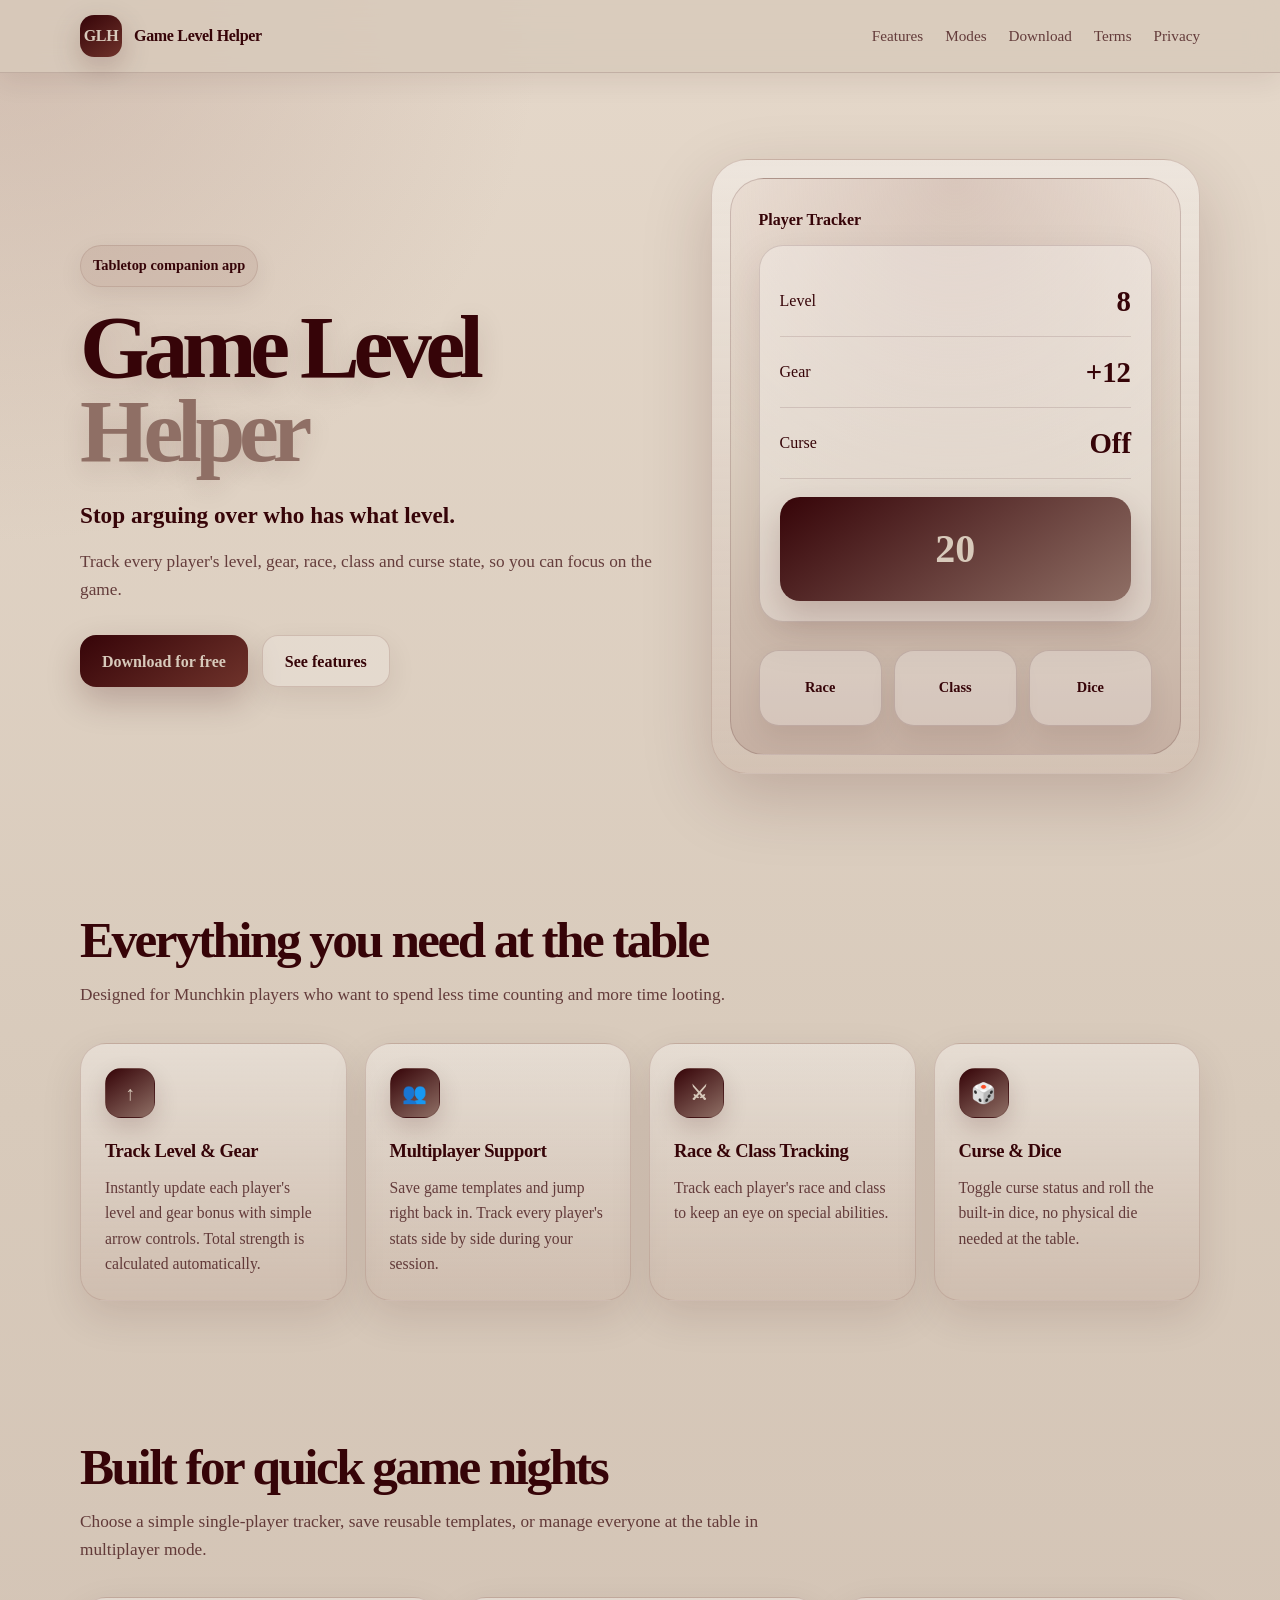
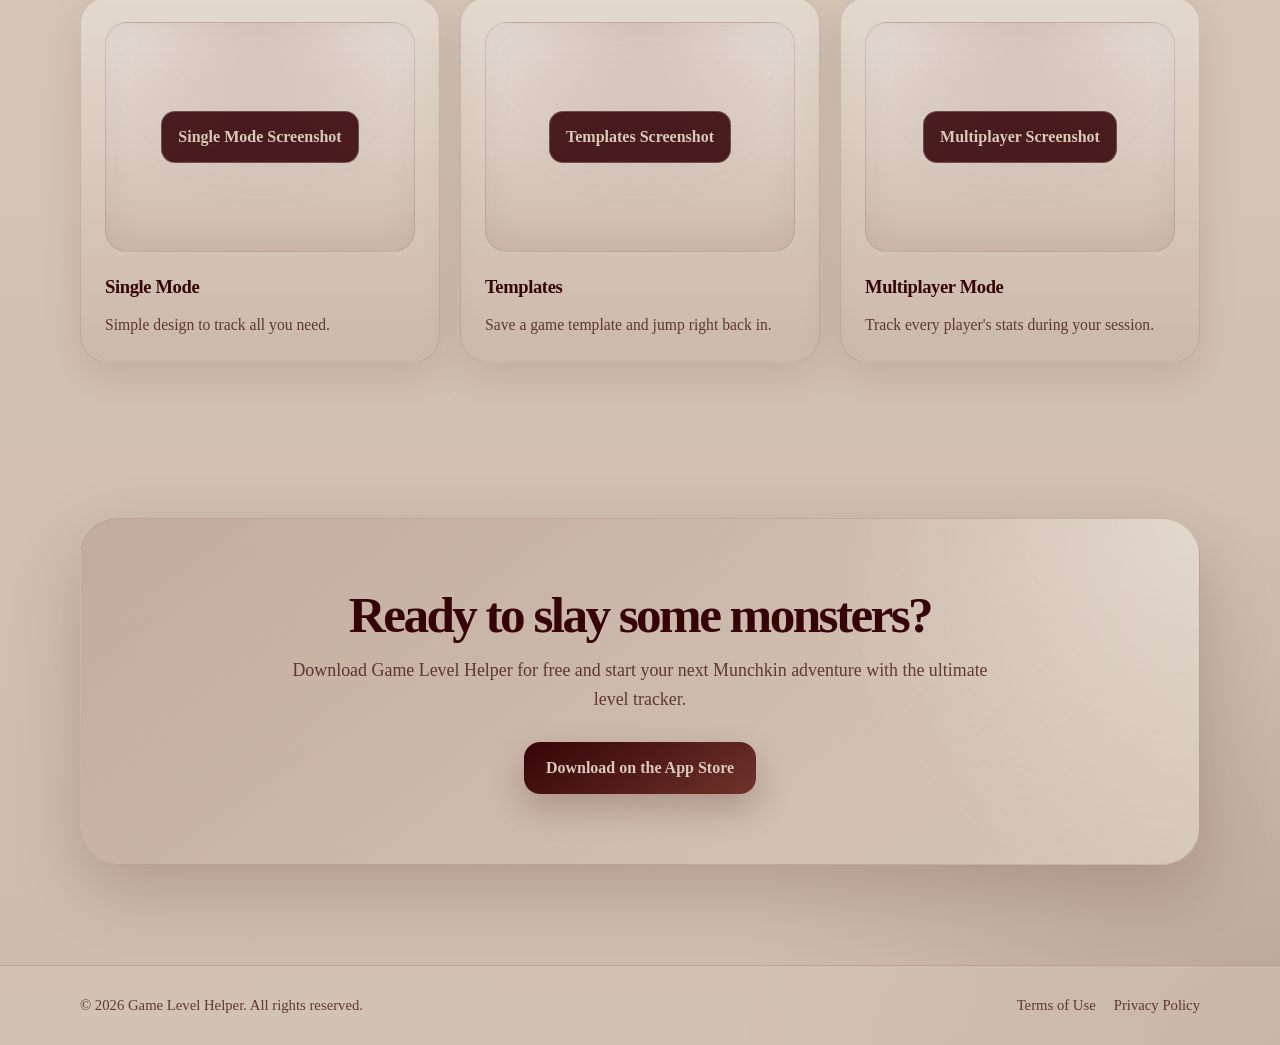
==== index.html @ ead95247 "add index  and css" ====
<!DOCTYPE html>
<html lang="en">
<head>
  <meta charset="UTF-8" />
  <meta name="viewport" content="width=device-width, initial-scale=1.0" />
  <meta name="description" content="Game Level Helper is a simple level tracker for Munchkin-style tabletop games. Track player levels, gear, race, class, curses, dice rolls, and game templates." />
  <title>Game Level Helper</title>

  <link rel="stylesheet" href="css/style.css" />
</head>
<body>
  <header class="site-header">
    <div class="container nav">
      <a class="brand" href="#top" aria-label="Game Level Helper home">
        <span class="brand-mark">GLH</span>
        <span>Game Level Helper</span>
      </a>

      <nav class="nav-links" aria-label="Main navigation">
        <a href="#features">Features</a>
        <a href="#modes">Modes</a>
        <a href="#download">Download</a>
        <a href="terms.html">Terms</a>
        <a href="privacy.html">Privacy</a>
      </nav>
    </div>
  </header>

  <main id="top">
    <section class="hero">
      <div class="container hero-grid">
        <div>
          <div class="eyebrow">Tabletop companion app</div>
          <h1>Game Level <span class="hero-title-accent">Helper</span></h1>
          <p class="hero-subtitle">Stop arguing over who has what level.</p>
          <p class="hero-copy">
            Track every player's level, gear, race, class and curse state, so you can focus on the game.
          </p>
          <div class="actions">
            <a class="button button-primary" href="#download">Download for free</a>
            <a class="button button-secondary" href="#features">See features</a>
          </div>
        </div>

        <div class="hero-card" aria-label="App preview">
          <div class="phone-preview">
            <div class="phone-top">
              <div class="mock-label">Player Tracker</div>
              <div class="mock-player-card">
                <div class="mock-row">
                  <span>Level</span>
                  <strong class="mock-value">8</strong>
                </div>
                <div class="mock-row">
                  <span>Gear</span>
                  <strong class="mock-value">+12</strong>
                </div>
                <div class="mock-row">
                  <span>Curse</span>
                  <strong class="mock-value">Off</strong>
                </div>
                <div class="mock-strength">20</div>
              </div>
            </div>
            <div class="phone-bottom">
              <div class="mock-pill">Race</div>
              <div class="mock-pill">Class</div>
              <div class="mock-pill">Dice</div>
            </div>
          </div>
        </div>
      </div>
    </section>

    <section id="features">
      <div class="container">
        <div class="section-header">
          <h2>Everything you need at the table</h2>
          <p class="section-copy">
            Designed for Munchkin players who want to spend less time counting and more time looting.
          </p>
        </div>

        <div class="features-grid">
          <article class="feature-card">
            <div class="feature-icon">↑</div>
            <h3>Track Level & Gear</h3>
            <p>Instantly update each player's level and gear bonus with simple arrow controls. Total strength is calculated automatically.</p>
          </article>

          <article class="feature-card">
            <div class="feature-icon">👥</div>
            <h3>Multiplayer Support</h3>
            <p>Save game templates and jump right back in. Track every player's stats side by side during your session.</p>
          </article>

          <article class="feature-card">
            <div class="feature-icon">⚔</div>
            <h3>Race & Class Tracking</h3>
            <p>Track each player's race and class to keep an eye on special abilities.</p>
          </article>

          <article class="feature-card">
            <div class="feature-icon">🎲</div>
            <h3>Curse & Dice</h3>
            <p>Toggle curse status and roll the built-in dice, no physical die needed at the table.</p>
          </article>
        </div>
      </div>
    </section>

    <section id="modes">
      <div class="container">
        <div class="section-header">
          <h2>Built for quick game nights</h2>
          <p class="section-copy">
            Choose a simple single-player tracker, save reusable templates, or manage everyone at the table in multiplayer mode.
          </p>
        </div>

        <div class="modes-grid">
          <article class="mode-card">
            <div class="mode-visual"><span>Single Mode Screenshot</span></div>
            <h3>Single Mode</h3>
            <p>Simple design to track all you need.</p>
          </article>

          <article class="mode-card">
            <div class="mode-visual"><span>Templates Screenshot</span></div>
            <h3>Templates</h3>
            <p>Save a game template and jump right back in.</p>
          </article>

          <article class="mode-card">
            <div class="mode-visual"><span>Multiplayer Screenshot</span></div>
            <h3>Multiplayer Mode</h3>
            <p>Track every player's stats during your session.</p>
          </article>
        </div>
      </div>
    </section>

    <section id="download" class="cta">
      <div class="container">
        <div class="cta-box">
          <h2>Ready to slay some monsters?</h2>
          <p>
            Download Game Level Helper for free and start your next Munchkin adventure with the ultimate level tracker.
          </p>
          <a class="button button-primary" href="https://apps.apple.com/" target="_blank" rel="noopener">Download on the App Store</a>
        </div>
      </div>
    </section>
  </main>

  <footer class="site-footer">
    <div class="container footer-inner">
      <p>© 2026 Game Level Helper. All rights reserved.</p>
      <div class="footer-links">
        <a href="terms.html">Terms of Use</a>
        <a href="privacy.html">Privacy Policy</a>
      </div>
    </div>
  </footer>
</body>
</html>
---- css/style.css ----
:root {
  --bg: #d8cabb;
  --bg-soft: #eadfd4;
  --card: #efe4da;
  --card-light: #f7eee7;
  --accent: #af8f83;
  --accent-dark: #8f6f65;
  --text: #360408;
  --muted: rgba(54, 4, 8, 0.72);
  --border: rgba(54, 4, 8, 0.14);
  --accent-border: rgba(175, 143, 131, 0.42);
  --shadow: 0 24px 70px rgba(54, 4, 8, 0.18);
  --soft-shadow: 0 16px 42px rgba(54, 4, 8, 0.11);
  --radius: 26px;
  --max-width: 1120px;
}

* {
  box-sizing: border-box;
  margin: 0;
  padding: 0;
}

html {
  scroll-behavior: smooth;
}

body {
  font-family: Rockwell, "Rockwell Nova", "Roboto Slab", Georgia, serif;
  background:
    radial-gradient(circle at top left, rgba(175, 143, 131, 0.36), transparent 34rem),
    radial-gradient(circle at bottom right, rgba(54, 4, 8, 0.12), transparent 34rem),
    linear-gradient(180deg, #e5d8ca 0%, var(--bg) 42%, #cdbbad 100%);
  color: var(--text);
  line-height: 1.6;
}

a {
  color: inherit;
  text-decoration: none;
}

img {
  max-width: 100%;
  display: block;
}

.container {
  width: min(100% - 32px, var(--max-width));
  margin: 0 auto;
}

.site-header {
  position: sticky;
  top: 0;
  z-index: 20;
  backdrop-filter: blur(14px);
  background: rgba(216, 202, 187, 0.86);
  border-bottom: 1px solid var(--border);
  box-shadow: 0 8px 28px rgba(54, 4, 8, 0.08);
}

.nav {
  min-height: 72px;
  display: flex;
  align-items: center;
  justify-content: space-between;
  gap: 24px;
}

.brand {
  display: flex;
  align-items: center;
  gap: 12px;
  font-weight: 800;
  letter-spacing: -0.02em;
  color: var(--text);
}

.brand-mark {
  width: 42px;
  height: 42px;
  border-radius: 14px;
  background: linear-gradient(145deg, #360408, #6f332b);
  color: #d8cabb;
  display: grid;
  place-items: center;
  font-weight: 900;
  box-shadow: 0 10px 30px rgba(54, 4, 8, 0.2);
}

.nav-links {
  display: flex;
  align-items: center;
  gap: 22px;
  color: var(--muted);
  font-size: 0.95rem;
}

.nav-links a {
  transition: color 160ms ease;
}

.nav-links a:hover {
  color: var(--text);
}

.hero {
  padding: 86px 0 70px;
}

.hero-grid {
  display: grid;
  grid-template-columns: 1.08fr 0.92fr;
  gap: 56px;
  align-items: center;
}

.eyebrow {
  display: inline-flex;
  align-items: center;
  gap: 8px;
  margin-bottom: 18px;
  padding: 8px 12px;
  border: 1px solid var(--accent-border);
  border-radius: 999px;
  color: var(--text);
  background: rgba(175, 143, 131, 0.24);
  box-shadow: 0 8px 24px rgba(54, 4, 8, 0.08);
  font-size: 0.9rem;
  font-weight: 700;
}

h1 {
  font-size: clamp(3rem, 7vw, 5.7rem);
  line-height: 0.94;
  letter-spacing: -0.07em;
  margin-bottom: 24px;
  text-shadow: 0 8px 28px rgba(54, 4, 8, 0.14);
}

.hero-title-accent {
  color: #8f6f65;
}

.hero-subtitle {
  max-width: 650px;
  color: var(--text);
  font-size: clamp(1.15rem, 2vw, 1.45rem);
  font-weight: 700;
  margin-bottom: 14px;
}

.hero-copy {
  max-width: 600px;
  color: var(--muted);
  font-size: 1.08rem;
  margin-bottom: 32px;
}

.actions {
  display: flex;
  flex-wrap: wrap;
  gap: 14px;
  align-items: center;
}

.button {
  display: inline-flex;
  align-items: center;
  justify-content: center;
  min-height: 52px;
  padding: 0 22px;
  border-radius: 16px;
  font-weight: 800;
  transition: transform 160ms ease, box-shadow 160ms ease, background 160ms ease;
}

.button:hover {
  transform: translateY(-2px);
}

.button-primary {
  background: linear-gradient(145deg, #360408, #6f332b);
  color: #d8cabb;
  box-shadow: 0 14px 34px rgba(54, 4, 8, 0.22);
}

.button-secondary {
  border: 1px solid var(--accent-border);
  color: var(--text);
  background: rgba(255, 255, 255, 0.22);
  box-shadow: 0 10px 28px rgba(54, 4, 8, 0.08);
}

.hero-card {
  position: relative;
  padding: 18px;
  border: 1px solid var(--accent-border);
  border-radius: calc(var(--radius) + 10px);
  background:
    linear-gradient(180deg, rgba(255, 255, 255, 0.38), rgba(175, 143, 131, 0.18));
  box-shadow: var(--shadow);
}

.phone-preview {
  min-height: 560px;
  border-radius: 34px;
  border: 1px solid rgba(54, 4, 8, 0.16);
  background:
    radial-gradient(circle at 50% 0%, rgba(175, 143, 131, 0.38), transparent 22rem),
    linear-gradient(180deg, #f3e9df 0%, #d8cabb 56%, #c5afa2 100%);
  display: flex;
  flex-direction: column;
  justify-content: space-between;
  overflow: hidden;
}

.phone-top {
  padding: 28px;
}

.mock-label {
  color: var(--text);
  font-weight: 800;
  margin-bottom: 12px;
}

.mock-player-card {
  padding: 20px;
  border-radius: 24px;
  background: rgba(255, 255, 255, 0.28);
  border: 1px solid rgba(54, 4, 8, 0.14);
  box-shadow: 0 16px 42px rgba(54, 4, 8, 0.1);
}

.mock-row {
  display: flex;
  align-items: center;
  justify-content: space-between;
  gap: 14px;
  padding: 12px 0;
  border-bottom: 1px solid rgba(54, 4, 8, 0.12);
}

.mock-row:last-child {
  border-bottom: 0;
}

.mock-value {
  color: var(--text);
  font-weight: 900;
  font-size: 1.8rem;
}

.mock-strength {
  margin-top: 18px;
  padding: 20px;
  border-radius: 20px;
  background: linear-gradient(145deg, #360408, #8f6f65);
  color: #d8cabb;
  text-align: center;
  font-weight: 900;
  font-size: 2.5rem;
  box-shadow: 0 14px 32px rgba(54, 4, 8, 0.18);
}

.phone-bottom {
  padding: 0 28px 28px;
  display: grid;
  grid-template-columns: repeat(3, 1fr);
  gap: 12px;
}

.mock-pill {
  min-height: 76px;
  border-radius: 20px;
  display: grid;
  place-items: center;
  text-align: center;
  color: var(--text);
  background: rgba(255, 255, 255, 0.25);
  border: 1px solid rgba(54, 4, 8, 0.14);
  box-shadow: 0 12px 26px rgba(54, 4, 8, 0.08);
  font-size: 0.9rem;
  font-weight: 800;
}

section {
  padding: 70px 0;
}

.section-header {
  max-width: 720px;
  margin-bottom: 34px;
}

h2 {
  font-size: clamp(2rem, 4vw, 3.3rem);
  line-height: 1;
  letter-spacing: -0.05em;
  margin-bottom: 16px;
  color: var(--text);
}

.section-copy {
  color: var(--muted);
  font-size: 1.08rem;
}

.features-grid {
  display: grid;
  grid-template-columns: repeat(4, 1fr);
  gap: 18px;
}

.feature-card,
.mode-card {
  padding: 24px;
  border-radius: var(--radius);
  background:
    linear-gradient(180deg, rgba(255, 255, 255, 0.34), rgba(175, 143, 131, 0.18));
  border: 1px solid var(--accent-border);
  box-shadow: var(--soft-shadow);
}

.feature-icon {
  width: 50px;
  height: 50px;
  margin-bottom: 18px;
  border-radius: 16px;
  display: grid;
  place-items: center;
  background: linear-gradient(145deg, #360408, #8f6f65);
  border: 1px solid rgba(54, 4, 8, 0.16);
  color: #d8cabb;
  font-weight: 900;
  font-size: 1.25rem;
  box-shadow: 0 10px 24px rgba(54, 4, 8, 0.16);
}

h3 {
  font-size: 1.16rem;
  margin-bottom: 10px;
  letter-spacing: -0.02em;
  color: var(--text);
}

.feature-card p,
.mode-card p {
  color: var(--muted);
  font-size: 0.98rem;
}

.modes-grid {
  display: grid;
  grid-template-columns: repeat(3, 1fr);
  gap: 20px;
}

.mode-visual {
  height: 230px;
  margin-bottom: 20px;
  border-radius: 22px;
  border: 1px solid rgba(54, 4, 8, 0.14);
  background:
    radial-gradient(circle at top, rgba(175, 143, 131, 0.34), transparent 12rem),
    linear-gradient(180deg, rgba(255, 255, 255, 0.3), rgba(175, 143, 131, 0.18));
  display: grid;
  place-items: center;
  overflow: hidden;
  box-shadow: inset 0 0 32px rgba(54, 4, 8, 0.06);
}

.mode-visual span {
  padding: 12px 16px;
  border-radius: 14px;
  background: rgba(54, 4, 8, 0.88);
  color: #d8cabb;
  border: 1px solid rgba(216, 202, 187, 0.28);
  font-weight: 800;
}

.cta {
  padding: 86px 0 100px;
}

.cta-box {
  position: relative;
  overflow: hidden;
  padding: clamp(34px, 6vw, 70px);
  border-radius: calc(var(--radius) + 12px);
  background:
    radial-gradient(circle at top right, rgba(255, 255, 255, 0.38), transparent 24rem),
    linear-gradient(145deg, rgba(175, 143, 131, 0.42), rgba(216, 202, 187, 0.86));
  border: 1px solid var(--accent-border);
  box-shadow: var(--shadow);
  text-align: center;
}

.cta-box h2 {
  max-width: 760px;
  margin-left: auto;
  margin-right: auto;
}

.cta-box p {
  max-width: 700px;
  margin: 0 auto 28px;
  color: var(--muted);
  font-size: 1.12rem;
}

.site-footer {
  padding: 28px 0;
  border-top: 1px solid var(--border);
  color: var(--muted);
  font-size: 0.92rem;
  background: rgba(216, 202, 187, 0.42);
}

.footer-inner {
  display: flex;
  justify-content: space-between;
  gap: 18px;
  flex-wrap: wrap;
}

.footer-links {
  display: flex;
  gap: 18px;
  flex-wrap: wrap;
}

.footer-links a:hover {
  color: var(--text);
}

@media (max-width: 900px) {
  .hero-grid,
  .features-grid,
  .modes-grid {
    grid-template-columns: 1fr;
  }

  .hero {
    padding-top: 54px;
  }

  .phone-preview {
    min-height: 460px;
  }
}

@media (max-width: 640px) {
  .nav {
    align-items: flex-start;
    flex-direction: column;
    padding: 16px 0;
  }

  .nav-links {
    width: 100%;
    overflow-x: auto;
    padding-bottom: 4px;
  }

  .actions,
  .button {
    width: 100%;
  }

  .phone-bottom {
    grid-template-columns: 1fr;
  }
}
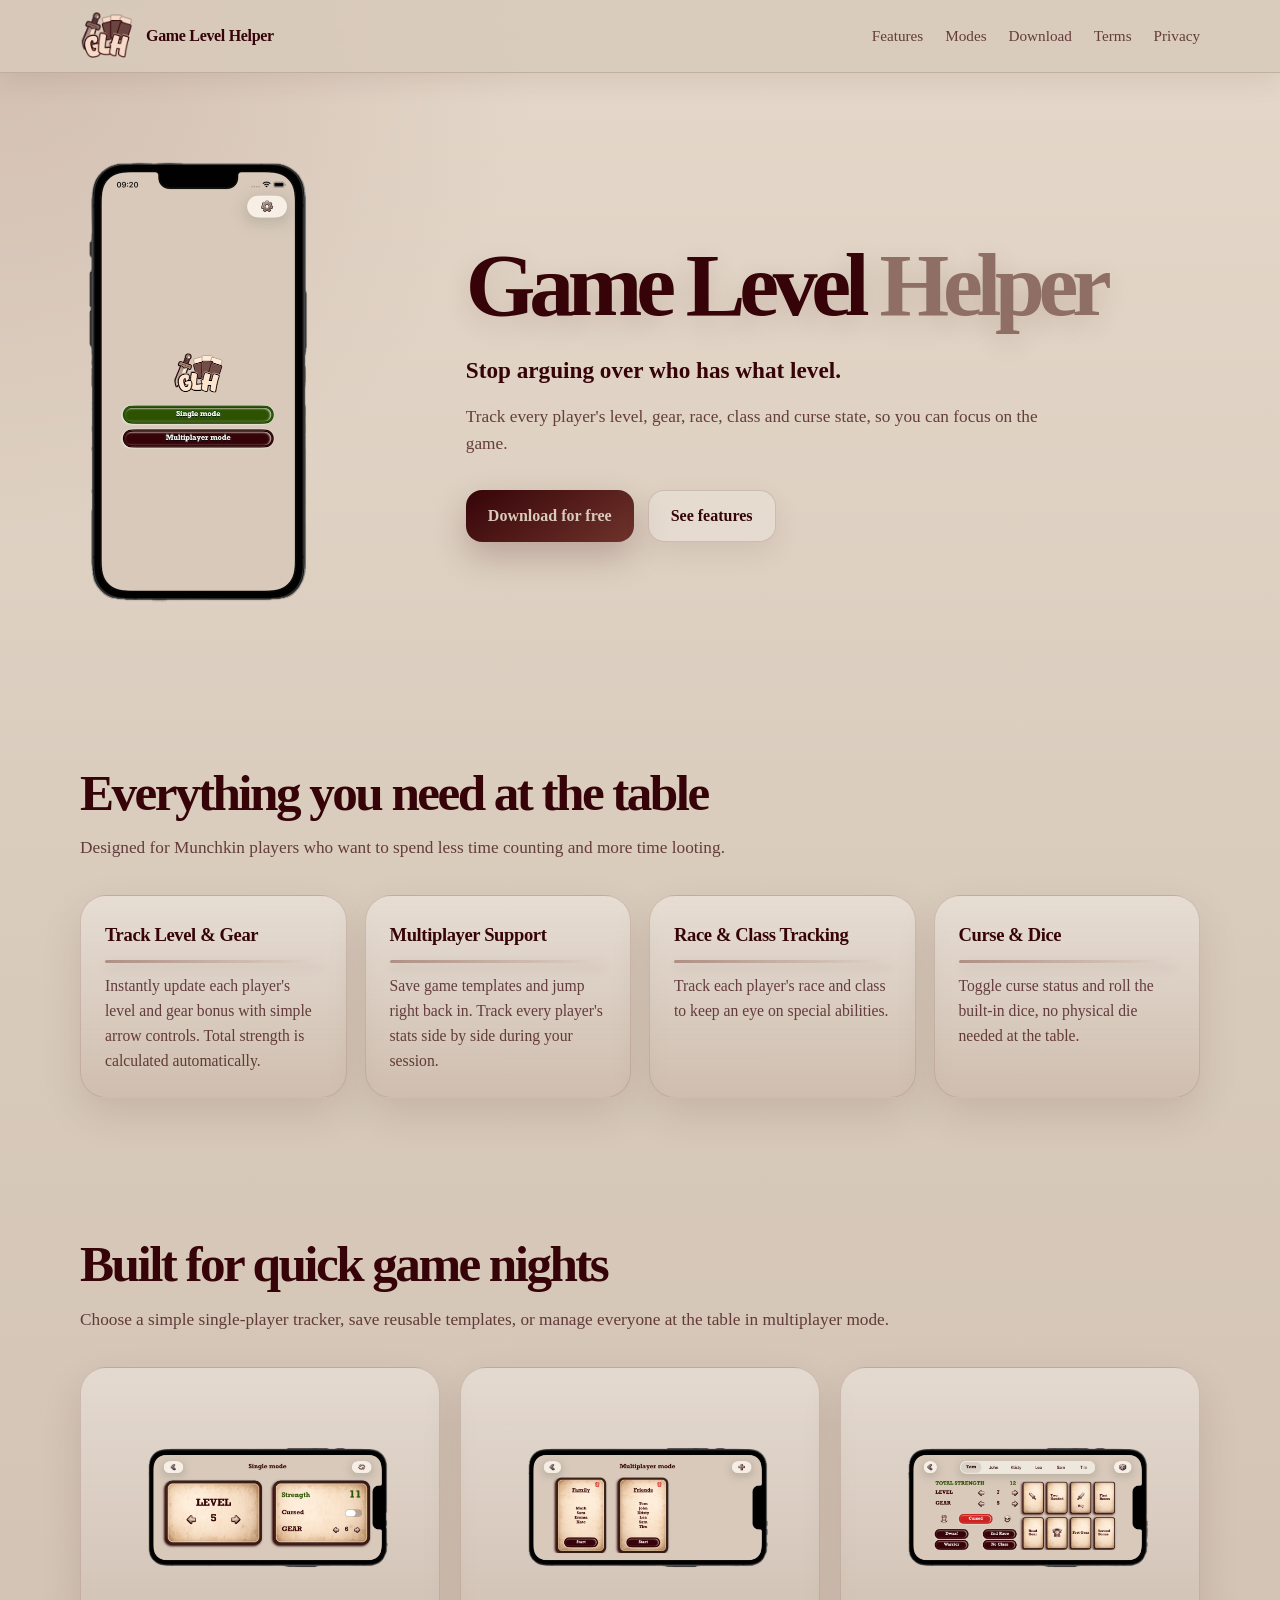
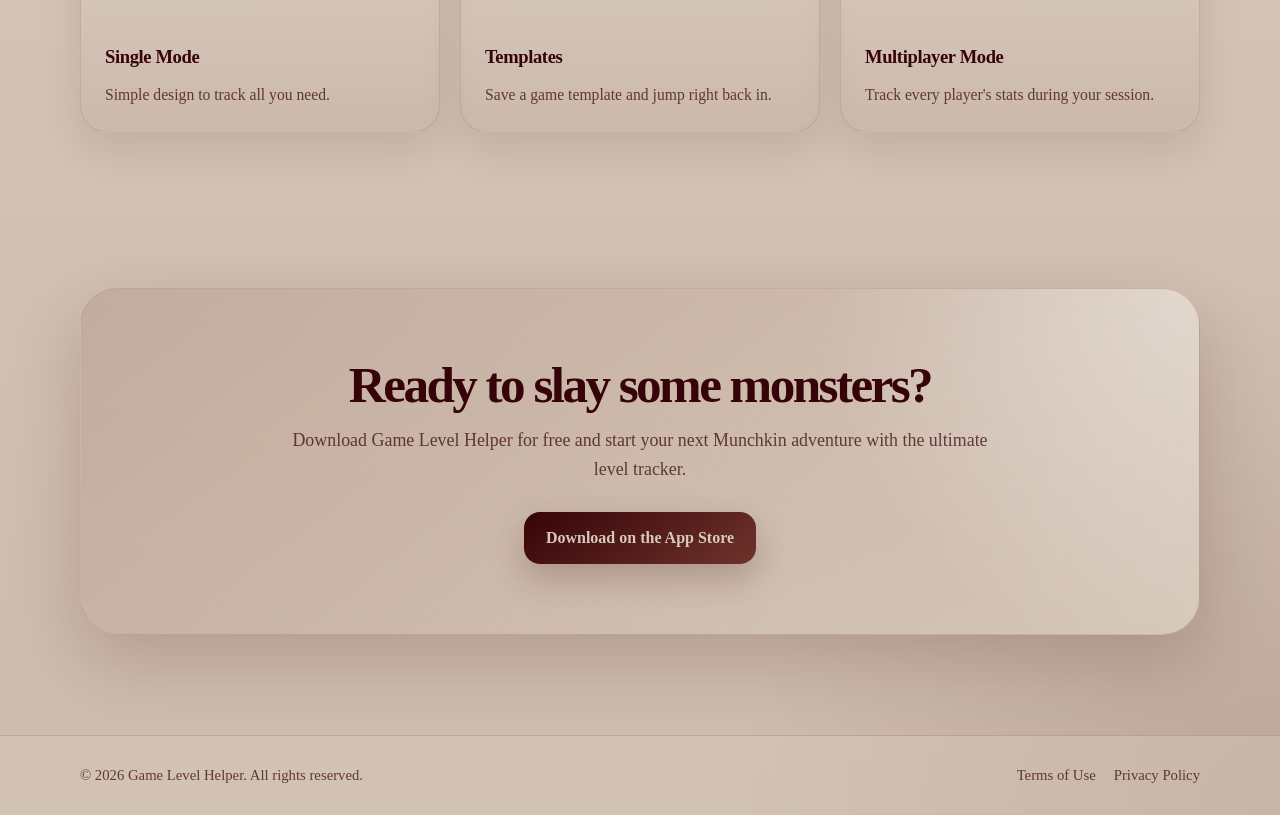
==== commit 1485ec86: "fix style, upload images" ====
--- a/index.html
+++ b/index.html
@@ -11,10 +11,10 @@
 <body>
   <header class="site-header">
     <div class="container nav">
-      <a class="brand" href="#top" aria-label="Game Level Helper home">
-        <span class="brand-mark">GLH</span>
-        <span>Game Level Helper</span>
-      </a>
+        <a class="brand" href="#top" aria-label="Game Level Helper home">
+                <img class="brand-logo" src="img/logo.png" alt="Game Level Helper logo" />
+                <span>Game Level Helper</span>
+              </a>
 
       <nav class="nav-links" aria-label="Main navigation">
         <a href="#features">Features</a>
@@ -29,8 +29,15 @@
   <main id="top">
     <section class="hero">
       <div class="container hero-grid">
+
+          <div class="phone-screenshot-portrait">
+            <img
+              class="phone-screenshot"
+              src="img/start.png"
+              alt="Start screen"
+            />
+          </div>
         <div>
-          <div class="eyebrow">Tabletop companion app</div>
           <h1>Game Level <span class="hero-title-accent">Helper</span></h1>
           <p class="hero-subtitle">Stop arguing over who has what level.</p>
           <p class="hero-copy">
@@ -42,33 +49,6 @@
           </div>
         </div>
 
-        <div class="hero-card" aria-label="App preview">
-          <div class="phone-preview">
-            <div class="phone-top">
-              <div class="mock-label">Player Tracker</div>
-              <div class="mock-player-card">
-                <div class="mock-row">
-                  <span>Level</span>
-                  <strong class="mock-value">8</strong>
-                </div>
-                <div class="mock-row">
-                  <span>Gear</span>
-                  <strong class="mock-value">+12</strong>
-                </div>
-                <div class="mock-row">
-                  <span>Curse</span>
-                  <strong class="mock-value">Off</strong>
-                </div>
-                <div class="mock-strength">20</div>
-              </div>
-            </div>
-            <div class="phone-bottom">
-              <div class="mock-pill">Race</div>
-              <div class="mock-pill">Class</div>
-              <div class="mock-pill">Dice</div>
-            </div>
-          </div>
-        </div>
       </div>
     </section>
 
@@ -83,26 +63,26 @@
 
         <div class="features-grid">
           <article class="feature-card">
-            <div class="feature-icon">↑</div>
             <h3>Track Level & Gear</h3>
+            <hr>
             <p>Instantly update each player's level and gear bonus with simple arrow controls. Total strength is calculated automatically.</p>
           </article>
 
           <article class="feature-card">
-            <div class="feature-icon">👥</div>
             <h3>Multiplayer Support</h3>
+            <hr>
             <p>Save game templates and jump right back in. Track every player's stats side by side during your session.</p>
           </article>
 
           <article class="feature-card">
-            <div class="feature-icon">⚔</div>
             <h3>Race & Class Tracking</h3>
+            <hr>
             <p>Track each player's race and class to keep an eye on special abilities.</p>
           </article>
 
           <article class="feature-card">
-            <div class="feature-icon">🎲</div>
             <h3>Curse & Dice</h3>
+            <hr>
             <p>Toggle curse status and roll the built-in dice, no physical die needed at the table.</p>
           </article>
         </div>
@@ -120,19 +100,19 @@
 
         <div class="modes-grid">
           <article class="mode-card">
-            <div class="mode-visual"><span>Single Mode Screenshot</span></div>
+              <div class="mode-visual"><span><img src="img/single-mode.png" alt="Single Mode screen"></span></div>
             <h3>Single Mode</h3>
             <p>Simple design to track all you need.</p>
           </article>
 
           <article class="mode-card">
-            <div class="mode-visual"><span>Templates Screenshot</span></div>
+            <div class="mode-visual"><span><img src="img/templates.png" alt="Templates screen"></span></div>
             <h3>Templates</h3>
             <p>Save a game template and jump right back in.</p>
           </article>
 
           <article class="mode-card">
-            <div class="mode-visual"><span>Multiplayer Screenshot</span></div>
+            <div class="mode-visual"><span><img src="img/multi-mode.png" alt="Multiplayer Mode screen"></span></div>
             <h3>Multiplayer Mode</h3>
             <p>Track every player's stats during your session.</p>
           </article>
--- a/css/style.css
+++ b/css/style.css
@@ -68,6 +68,17 @@
   gap: 24px;
 }
 
+.brand-logo {
+  width: 54px;
+  height: 54px;
+  object-fit: contain;
+}
+
+.hero-logo {
+  width: min(100%, 420px);
+  margin-bottom: 24px;
+}
+
 .brand {
   display: flex;
   align-items: center;
@@ -111,7 +122,7 @@
 
 .hero-grid {
   display: grid;
-  grid-template-columns: 1.08fr 0.92fr;
+  grid-template-columns: 0.62fr 1.38fr;
   gap: 56px;
   align-items: center;
 }
@@ -291,7 +302,7 @@
 }
 
 .section-header {
-  max-width: 720px;
+  max-width: 1020px;
   margin-bottom: 34px;
 }
 
@@ -324,21 +335,6 @@
   box-shadow: var(--soft-shadow);
 }
 
-.feature-icon {
-  width: 50px;
-  height: 50px;
-  margin-bottom: 18px;
-  border-radius: 16px;
-  display: grid;
-  place-items: center;
-  background: linear-gradient(145deg, #360408, #8f6f65);
-  border: 1px solid rgba(54, 4, 8, 0.16);
-  color: #d8cabb;
-  font-weight: 900;
-  font-size: 1.25rem;
-  box-shadow: 0 10px 24px rgba(54, 4, 8, 0.16);
-}
-
 h3 {
   font-size: 1.16rem;
   margin-bottom: 10px;
@@ -346,6 +342,21 @@
   color: var(--text);
 }
 
+hr {
+  display: block;
+  width: min(100%, 920px);
+  height: 3px;
+  margin-bottom: 10px;
+  border: 0;
+  border-radius: 999px;
+  background: linear-gradient(
+    90deg,
+    rgba(175, 143, 131, 1),
+    rgba(54, 4, 8, 0)
+  );
+  box-shadow: 0 4px 12px rgba(54, 4, 8, 0.12);
+}
+
 .feature-card p,
 .mode-card p {
   color: var(--muted);
@@ -361,24 +372,23 @@
 .mode-visual {
   height: 230px;
   margin-bottom: 20px;
-  border-radius: 22px;
-  border: 1px solid rgba(54, 4, 8, 0.14);
-  background:
-    radial-gradient(circle at top, rgba(175, 143, 131, 0.34), transparent 12rem),
-    linear-gradient(180deg, rgba(255, 255, 255, 0.3), rgba(175, 143, 131, 0.18));
   display: grid;
   place-items: center;
   overflow: hidden;
-  box-shadow: inset 0 0 32px rgba(54, 4, 8, 0.06);
 }
 
 .mode-visual span {
   padding: 12px 16px;
   border-radius: 14px;
-  background: rgba(54, 4, 8, 0.88);
   color: #d8cabb;
-  border: 1px solid rgba(216, 202, 187, 0.28);
   font-weight: 800;
+}
+
+
+
+.phone-screenshot-portrait {
+    width: max(30%, 240px);
+    margin-bottom: 24px;
 }
 
 .cta {
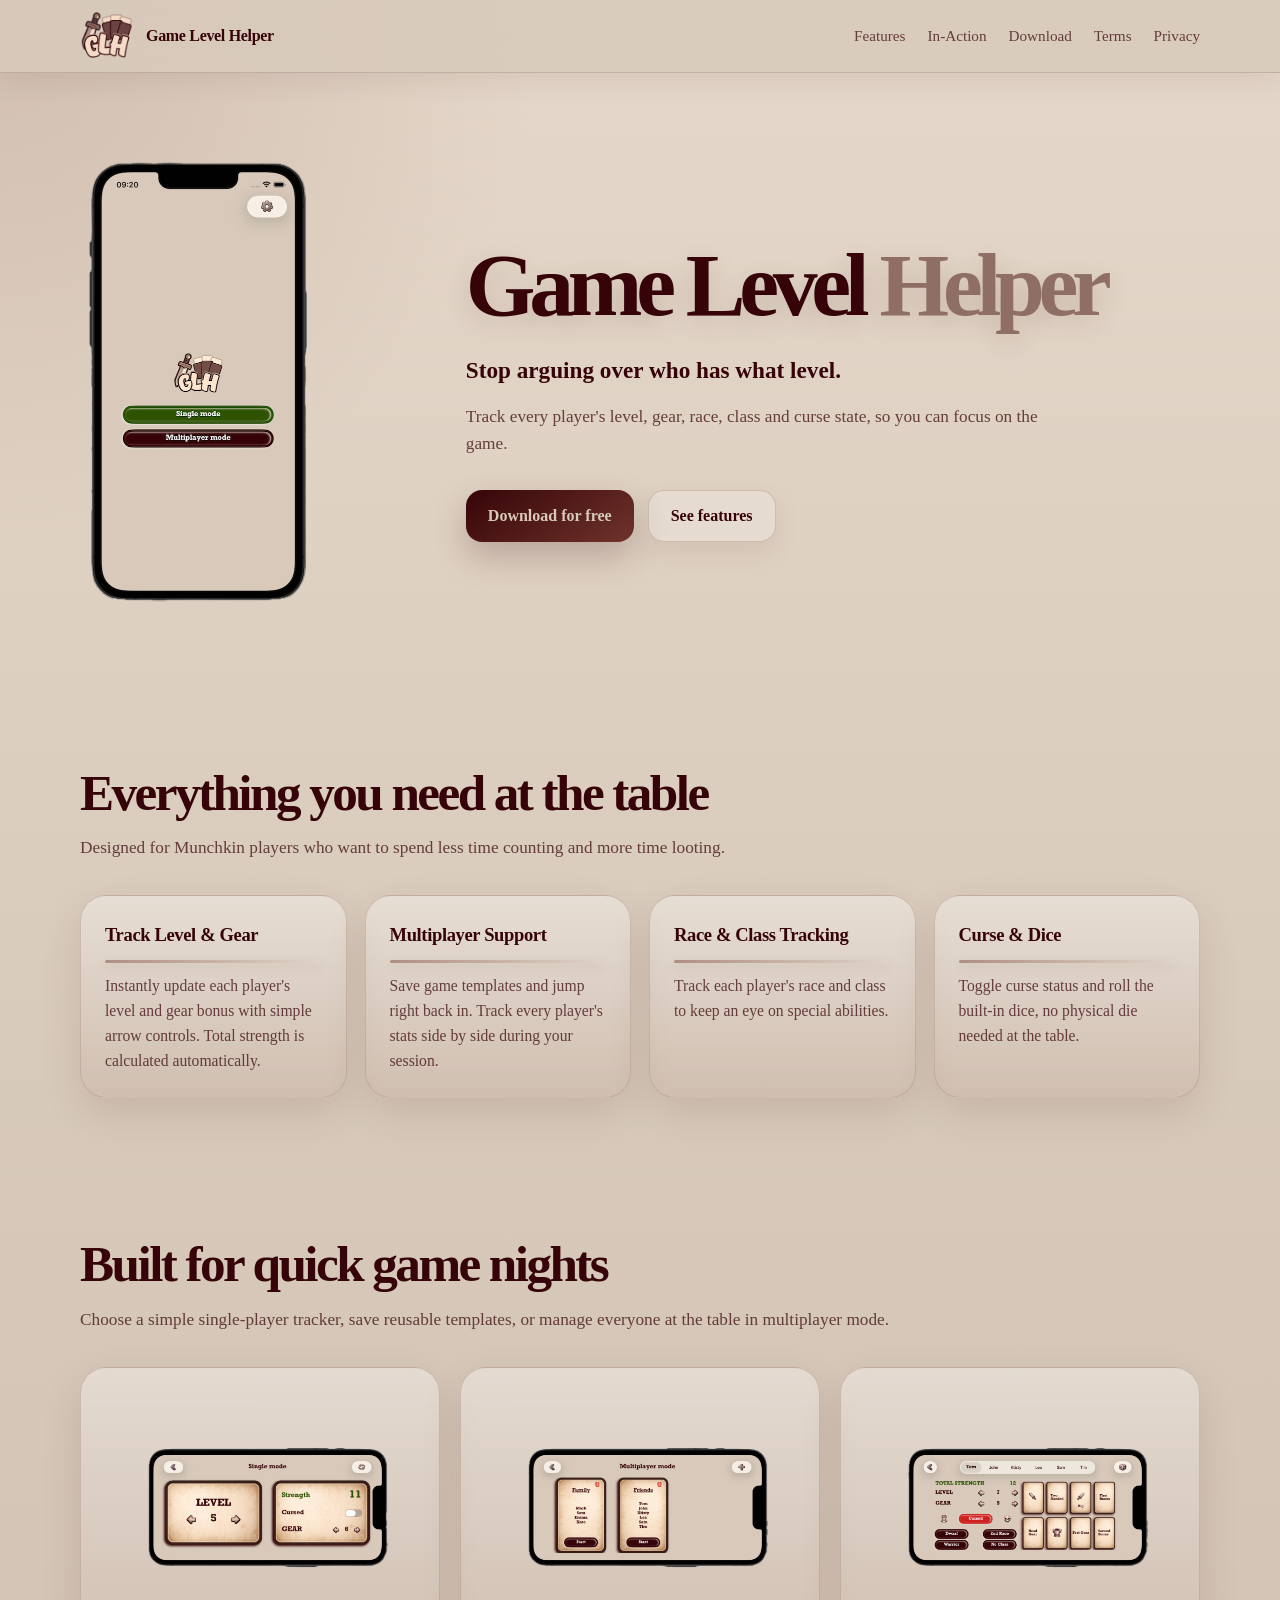
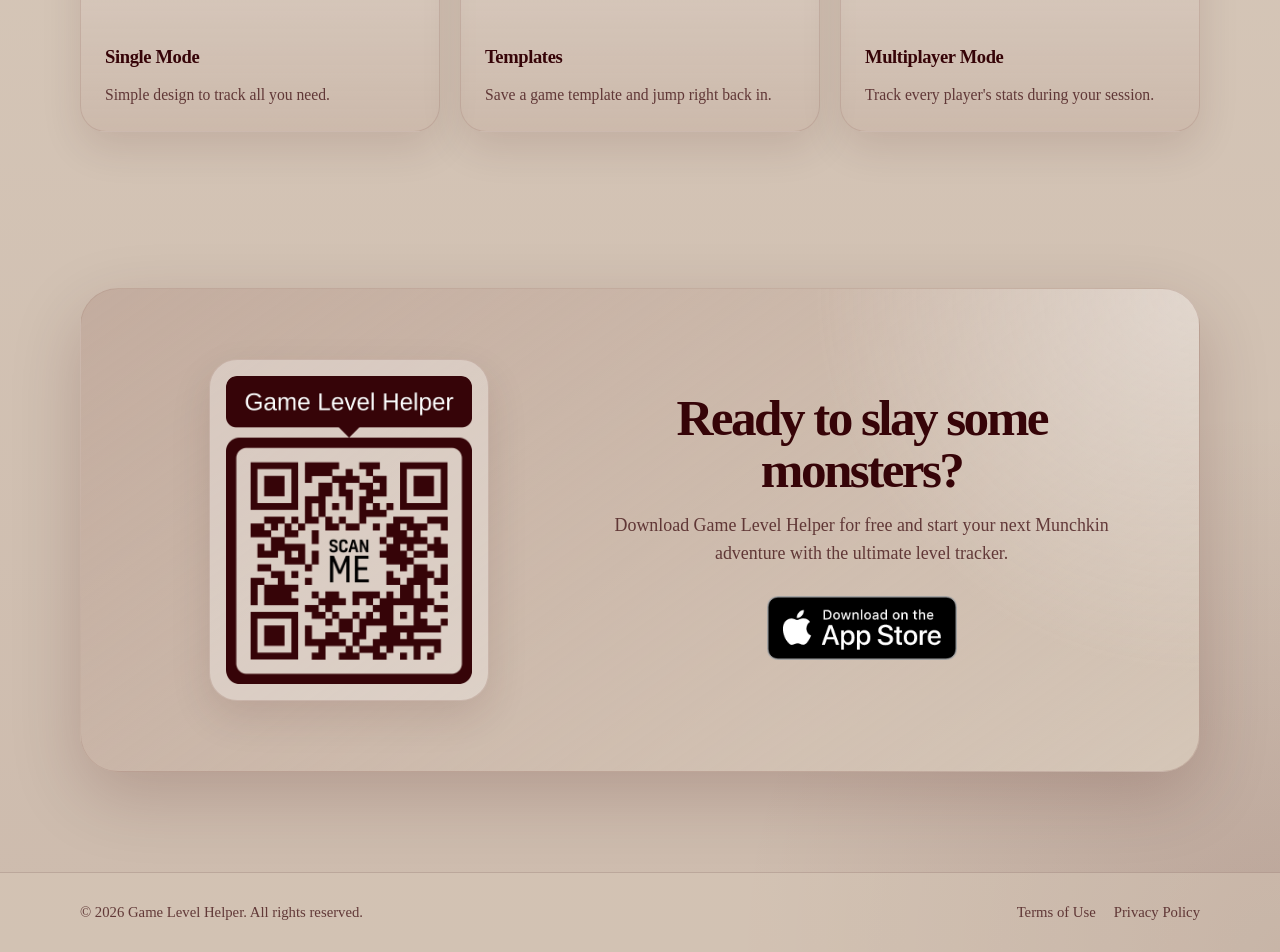
==== commit 00deb339: "add qr code, and appstore button" ====
--- a/index.html
+++ b/index.html
@@ -18,7 +18,7 @@
 
       <nav class="nav-links" aria-label="Main navigation">
         <a href="#features">Features</a>
-        <a href="#modes">Modes</a>
+        <a href="#modes">In-Action</a>
         <a href="#download">Download</a>
         <a href="terms.html">Terms</a>
         <a href="privacy.html">Privacy</a>
@@ -122,12 +122,26 @@
 
     <section id="download" class="cta">
       <div class="container">
-        <div class="cta-box">
-          <h2>Ready to slay some monsters?</h2>
-          <p>
-            Download Game Level Helper for free and start your next Munchkin adventure with the ultimate level tracker.
-          </p>
-          <a class="button button-primary" href="https://apps.apple.com/" target="_blank" rel="noopener">Download on the App Store</a>
+        <div class="cta-box cta-download-grid">
+          <div class="qr-code">
+            <img src="img/qr.png" alt="QR code to download Game Level Helper" />
+          </div>
+
+          <div class="cta-content">
+            <h2>Ready to slay some monsters?</h2>
+            <p>
+              Download Game Level Helper for free and start your next Munchkin adventure with the ultimate level tracker.
+            </p>
+            <a
+              class="appstore-button"
+              href="https://apps.apple.com/us/app/game-level-helper/id1499312939"
+              target="_blank"
+              rel="noopener"
+              aria-label="Download Game Level Helper on the App Store"
+            >
+              <img src="img/download.png" alt="Download on the App Store" />
+            </a>
+          </div>
         </div>
       </div>
     </section>
--- a/css/style.css
+++ b/css/style.css
@@ -377,6 +377,73 @@
   overflow: hidden;
 }
 
+.cta-download-grid {
+  display: grid;
+  grid-template-columns: 0.85fr 1.15fr;
+  gap: 48px;
+  align-items: center;
+  text-align: left;
+}
+
+.qr-code {
+  display: flex;
+  justify-content: center;
+  align-items: center;
+}
+
+.qr-code img {
+  width: min(100%, 280px);
+  padding: 16px;
+  border-radius: 28px;
+  background: rgba(255, 255, 255, 0.32);
+  border: 1px solid var(--accent-border);
+  box-shadow: var(--soft-shadow);
+}
+
+.appstore-button {
+  display: inline-flex;
+  align-items: center;
+  justify-content: center;
+  width: fit-content;
+  transition: transform 160ms ease, filter 160ms ease;
+}
+
+.appstore-button:hover {
+  transform: translateY(-2px);
+  filter: brightness(1.04);
+}
+
+.appstore-button img {
+  width: 190px;
+  height: auto;
+  display: block;
+}
+
+.cta-content h2 {
+  max-width: 640px;
+  margin-left: 0;
+  margin-right: 0;
+}
+
+.cta-content p {
+  max-width: 620px;
+  margin-left: 0;
+  margin-right: 0;
+}
+
+@media (max-width: 900px) {
+  .cta-download-grid {
+    grid-template-columns: 1fr;
+    gap: 28px;
+    text-align: center;
+  }
+
+  .cta-content h2,
+  .cta-content p {
+    margin-left: auto;
+    margin-right: auto;
+  }
+}
 .mode-visual span {
   padding: 12px 16px;
   border-radius: 14px;
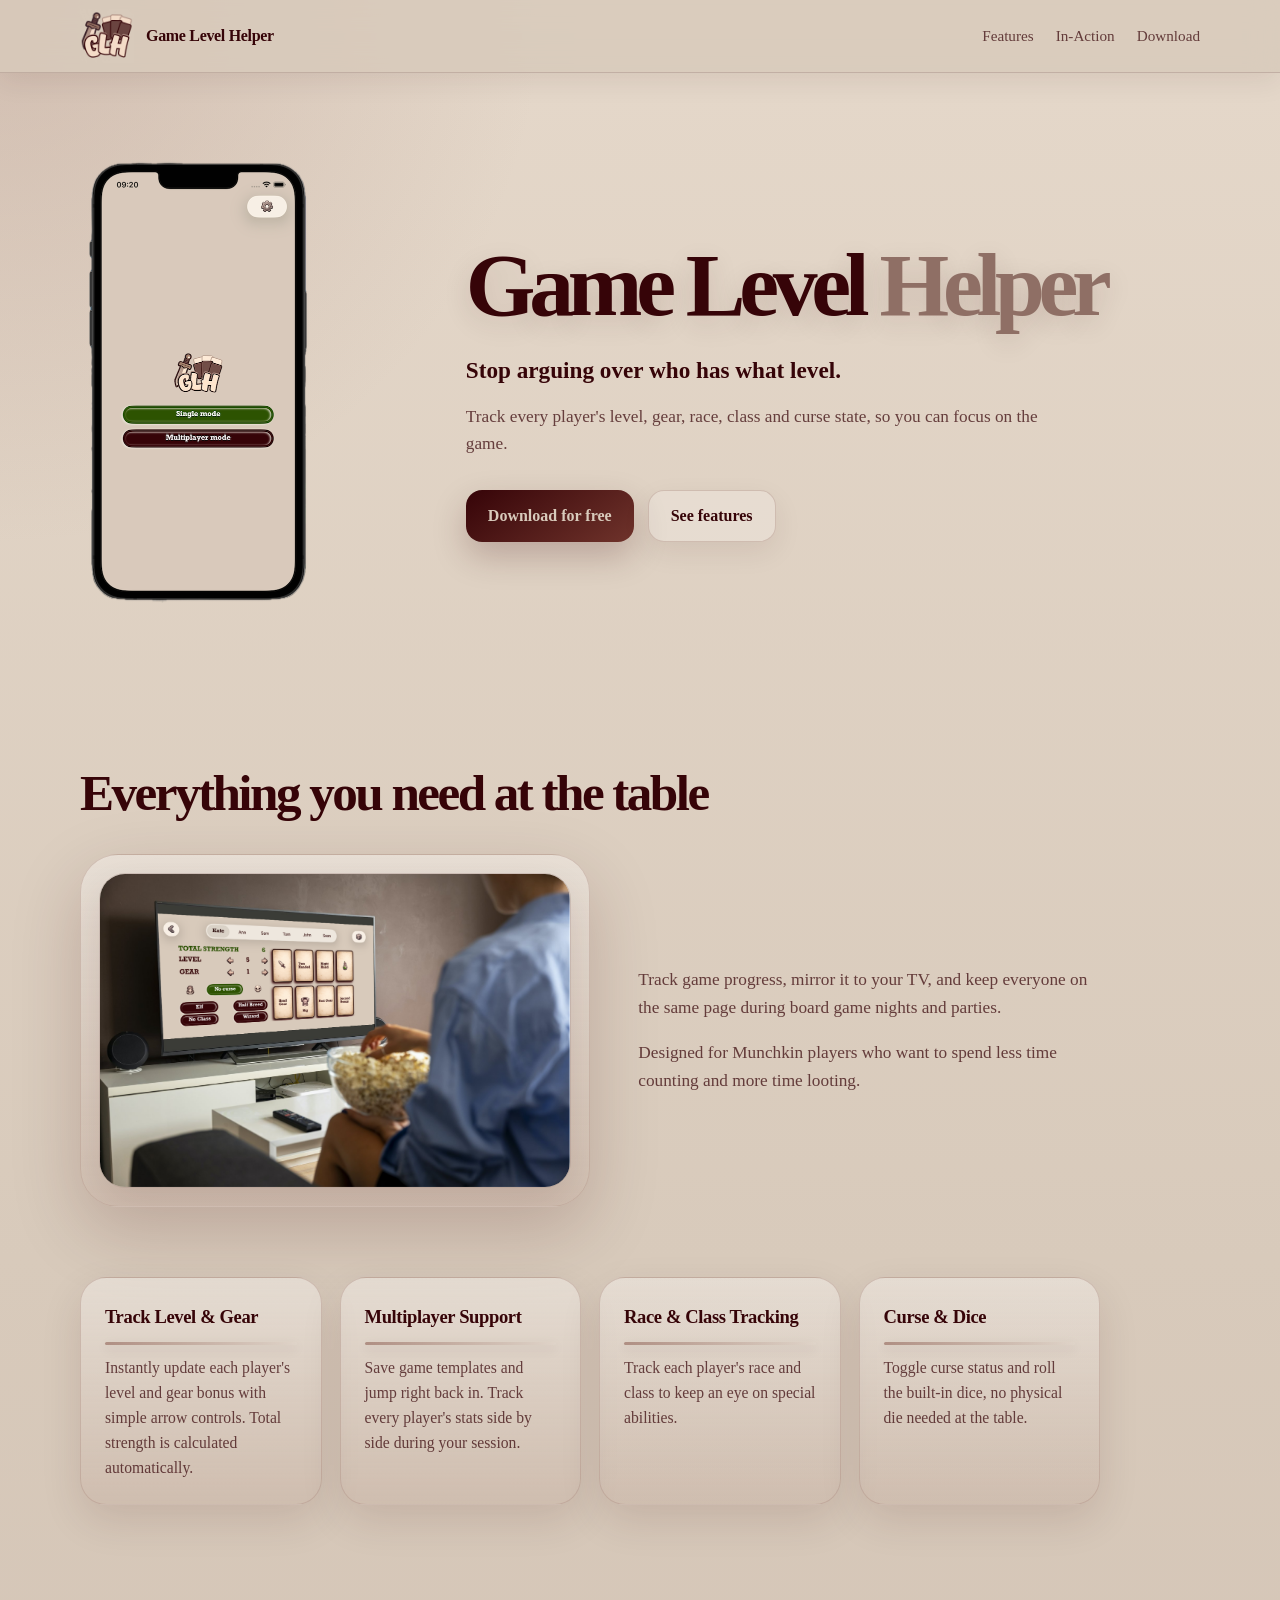
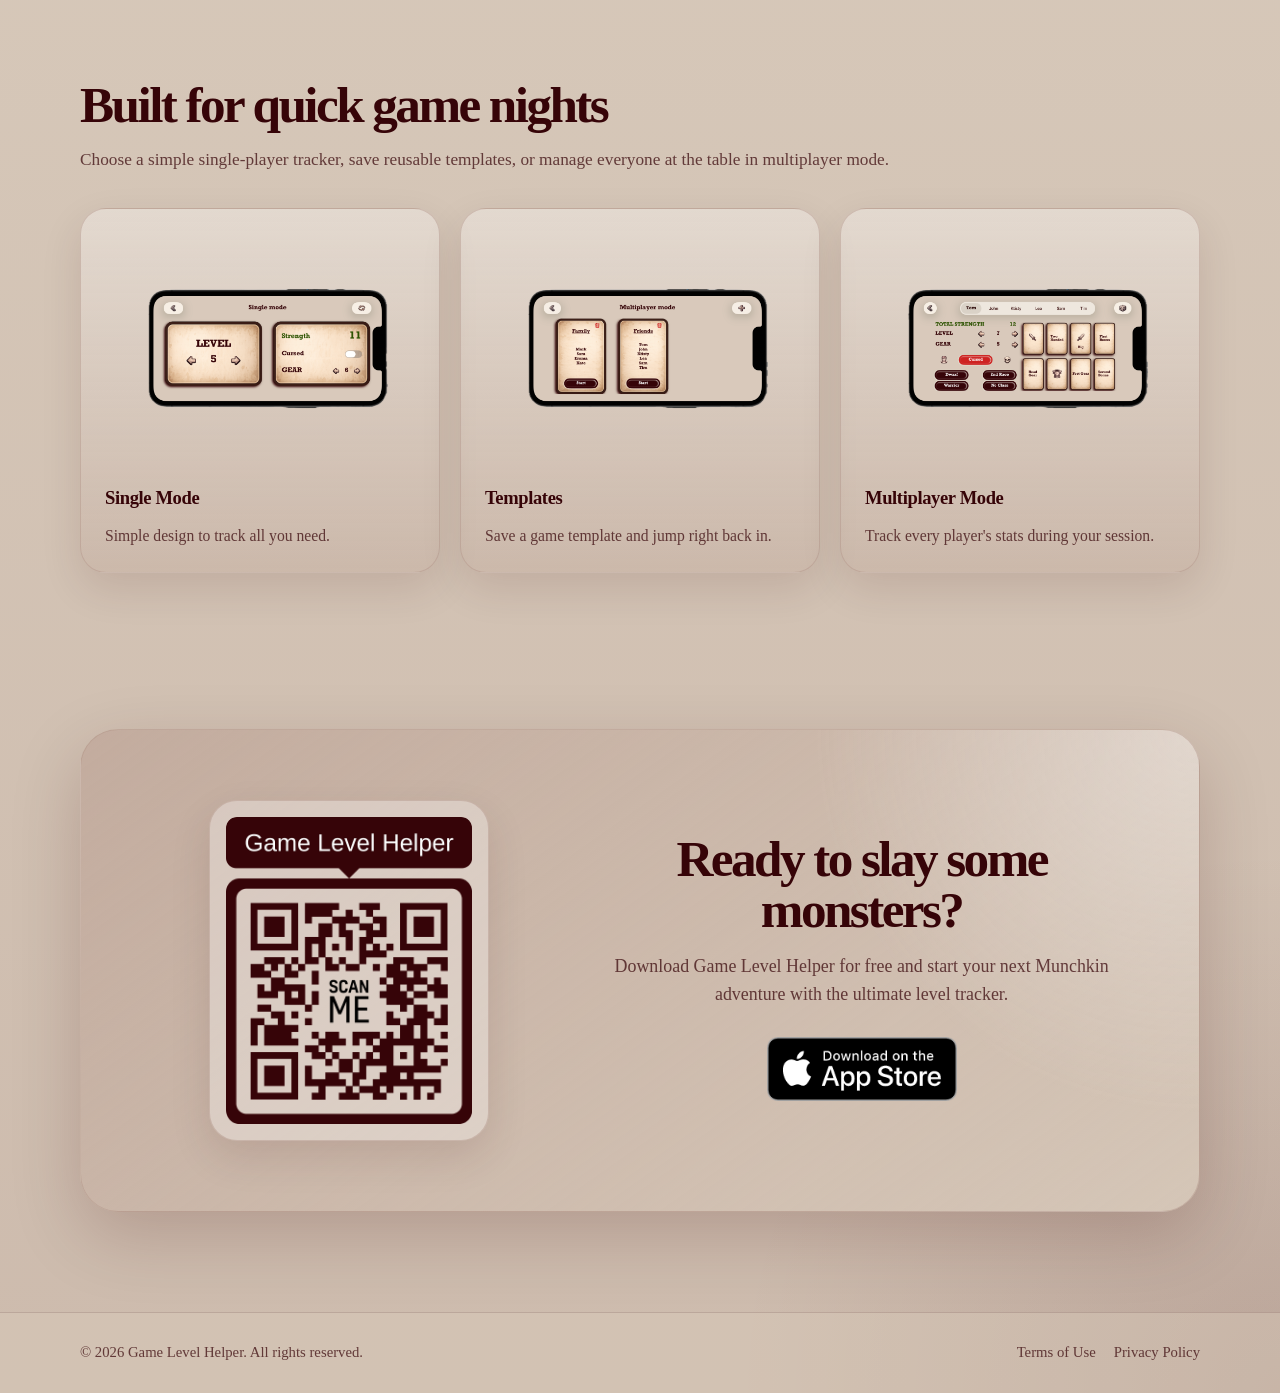
==== commit 3da75cd5: "Add image of screen-mirroring" ====
--- a/index.html
+++ b/index.html
@@ -20,8 +20,6 @@
         <a href="#features">Features</a>
         <a href="#modes">In-Action</a>
         <a href="#download">Download</a>
-        <a href="terms.html">Terms</a>
-        <a href="privacy.html">Privacy</a>
       </nav>
     </div>
   </header>
@@ -56,10 +54,27 @@
       <div class="container">
         <div class="section-header">
           <h2>Everything you need at the table</h2>
-          <p class="section-copy">
-            Designed for Munchkin players who want to spend less time counting and more time looting.
-          </p>
-        </div>
+          <section class="game-process-section">
+            <div class="game-process-grid">
+              <div class="game-process-card">
+                <img
+                  src="img/game-process.png"
+                  alt="Game Level Helper game process preview"
+                  class="game-process-image"
+                />
+              </div>
+
+              <div class="game-process-content">
+                <p class="section-copy">
+                  Track game progress, mirror it to your TV, and keep everyone on the same page during board game nights and parties.
+                </p>
+
+                <p class="section-copy">
+                  Designed for Munchkin players who want to spend less time counting and more time looting.
+                </p>
+              </div>
+            </div>
+          </section>
 
         <div class="features-grid">
           <article class="feature-card">
--- a/css/style.css
+++ b/css/style.css
@@ -317,6 +317,7 @@
 .section-copy {
   color: var(--muted);
   font-size: 1.08rem;
+  margin-bottom: 16px;
 }
 
 .features-grid {
@@ -431,6 +432,52 @@
   margin-right: 0;
 }
 
+.legal-page {
+  padding: 72px 0 96px;
+}
+
+.legal-card {
+  max-width: 900px;
+  margin: 0 auto;
+  padding: clamp(28px, 5vw, 56px);
+  border-radius: var(--radius);
+  background:
+    linear-gradient(180deg, rgba(255, 255, 255, 0.34), rgba(175, 143, 131, 0.18));
+  border: 1px solid var(--accent-border);
+  box-shadow: var(--soft-shadow);
+}
+
+.legal-card h1 {
+margin-top: 28px;
+  margin-bottom: 28px;
+}
+
+.legal-card h2 {
+  margin-top: 34px;
+  margin-bottom: 14px;
+  font-size: clamp(1.5rem, 3vw, 2.2rem);
+}
+
+.legal-card p {
+  margin-bottom: 16px;
+  color: var(--muted);
+}
+
+.legal-card ul {
+  margin: 0 0 20px 24px;
+  color: var(--muted);
+}
+
+.legal-card li {
+  margin-bottom: 8px;
+}
+
+.legal-card a {
+  color: var(--text);
+  text-decoration: underline;
+  text-underline-offset: 4px;
+}
+
 @media (max-width: 900px) {
   .cta-download-grid {
     grid-template-columns: 1fr;
@@ -451,6 +498,61 @@
   font-weight: 800;
 }
 
+.game-process-section {
+  padding: 20px 0 70px;
+}
+
+.game-process-grid {
+  display: grid;
+  grid-template-columns: 1.05fr 0.95fr;
+  gap: 48px;
+  align-items: center;
+}
+
+.game-process-card {
+  width: 100%;
+  padding: 18px;
+  border-radius: calc(var(--radius) + 12px);
+  background:
+    linear-gradient(180deg, rgba(255, 255, 255, 0.34), rgba(175, 143, 131, 0.18));
+  border: 1px solid var(--accent-border);
+  box-shadow: var(--shadow);
+  overflow: hidden;
+}
+
+.game-process-image {
+  width: 100%;
+  height: auto;
+  max-height: 620px;
+  object-fit: cover;
+  object-position: center;
+  border-radius: var(--radius);
+  border: 1px solid rgba(54, 4, 8, 0.14);
+  box-shadow: 0 16px 42px rgba(54, 4, 8, 0.12);
+}
+
+.game-process-content {
+  display: flex;
+  flex-direction: column;
+  gap: 18px;
+}
+
+.game-process-content .section-copy {
+  margin: 0;
+  max-width: 560px;
+}
+
+@media (max-width: 900px) {
+  .game-process-grid {
+    grid-template-columns: 1fr;
+    gap: 28px;
+  }
+
+  .game-process-content {
+    text-align: center;
+    align-items: center;
+  }
+}
 
 
 .phone-screenshot-portrait {
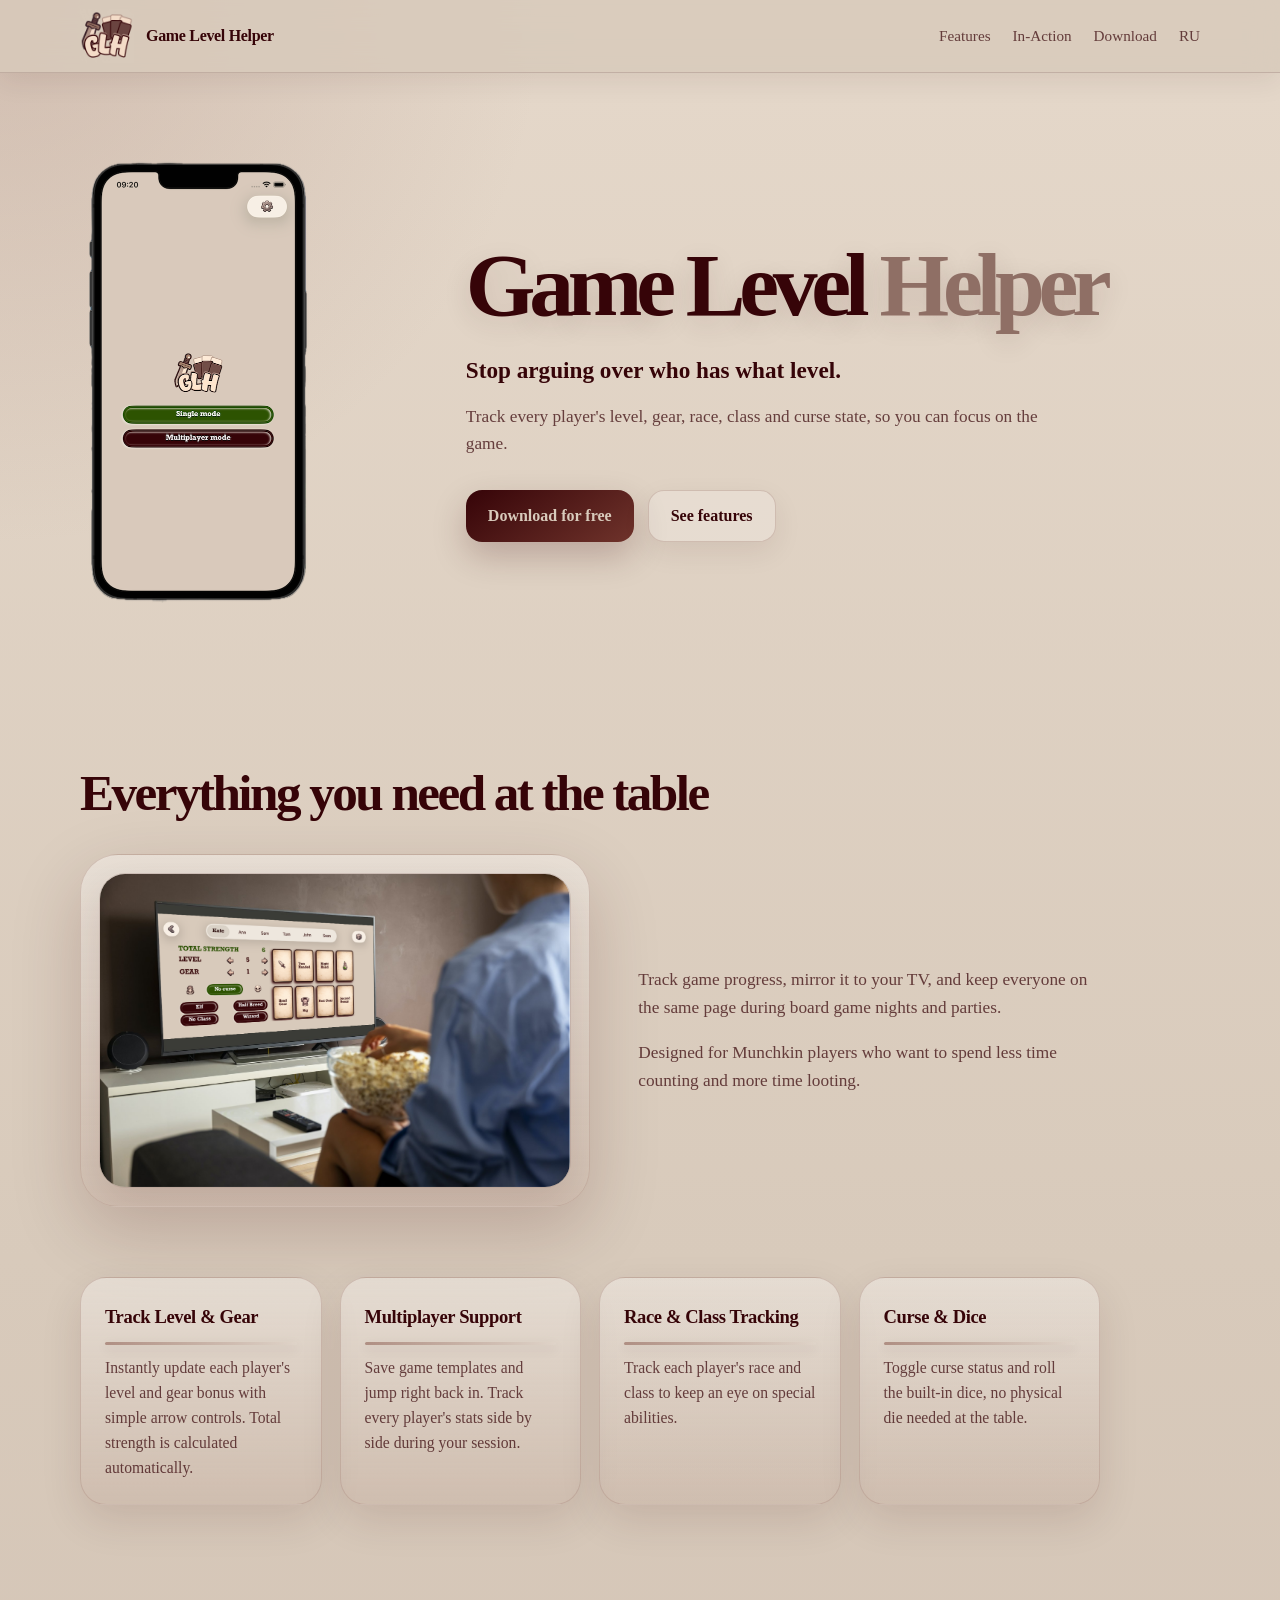
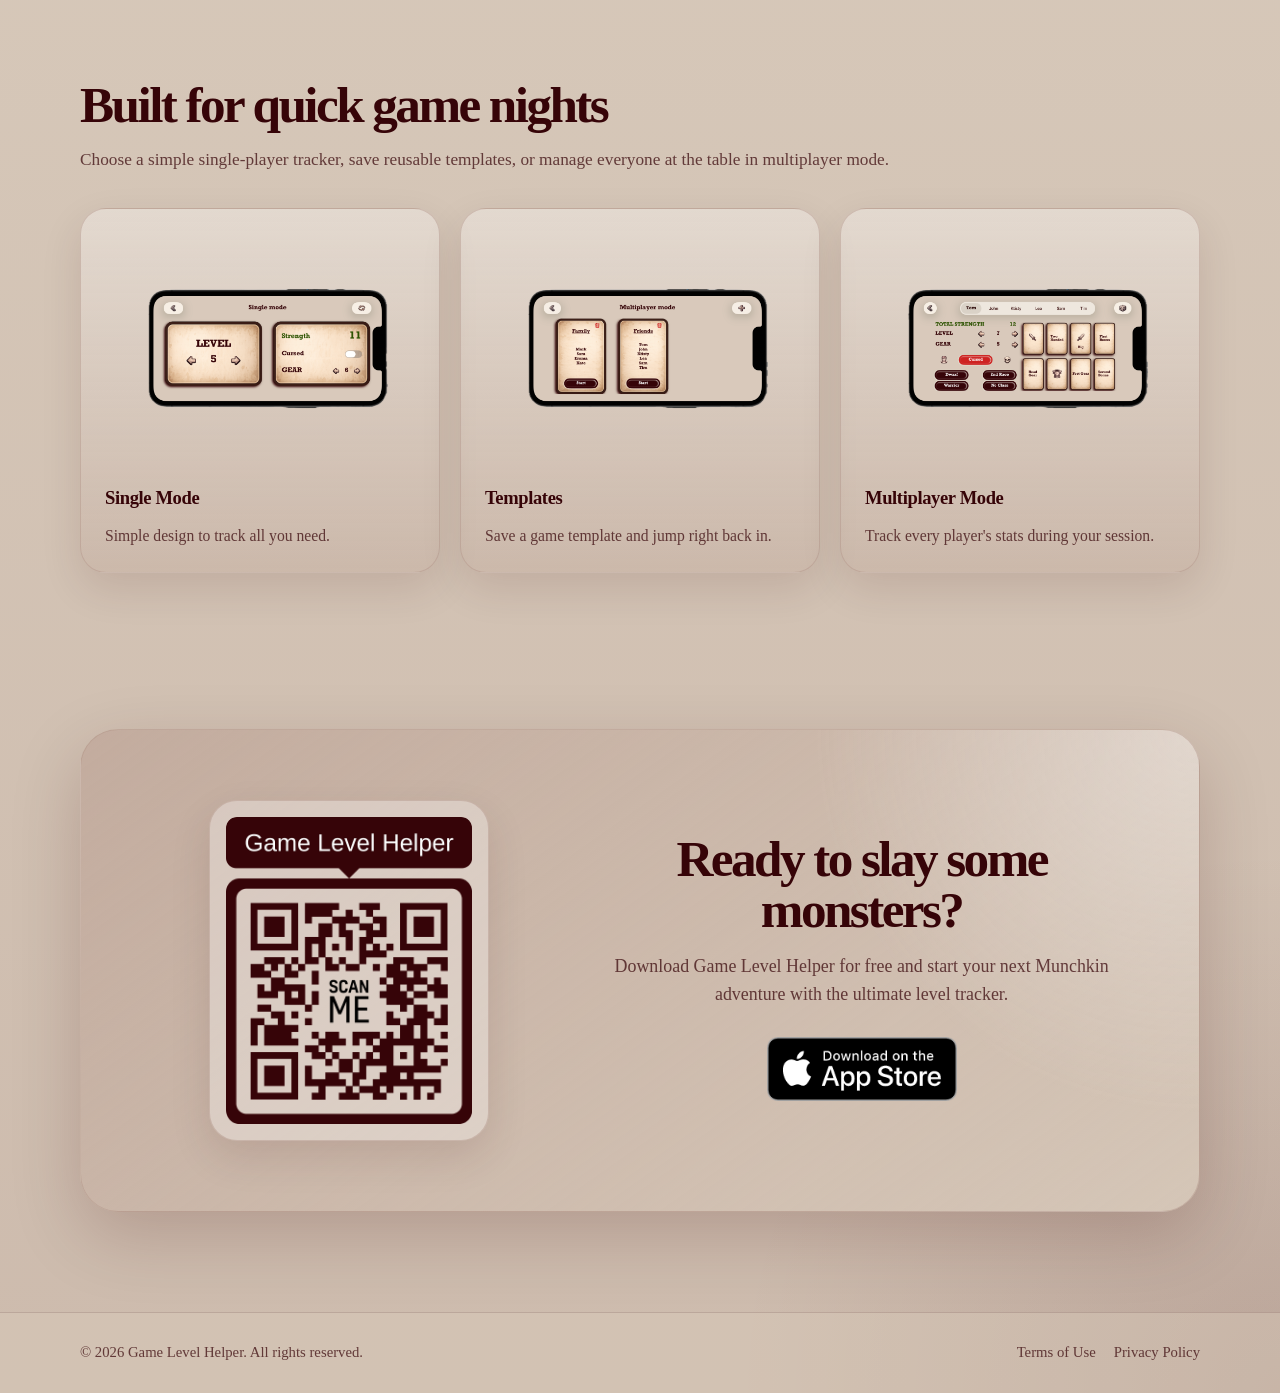
==== commit dd475c94: "ad ru localization" ====
--- a/index.html
+++ b/index.html
@@ -20,6 +20,7 @@
         <a href="#features">Features</a>
         <a href="#modes">In-Action</a>
         <a href="#download">Download</a>
+        <a class="lang-btn" href="index-ru.html">RU</a>
       </nav>
     </div>
   </header>
